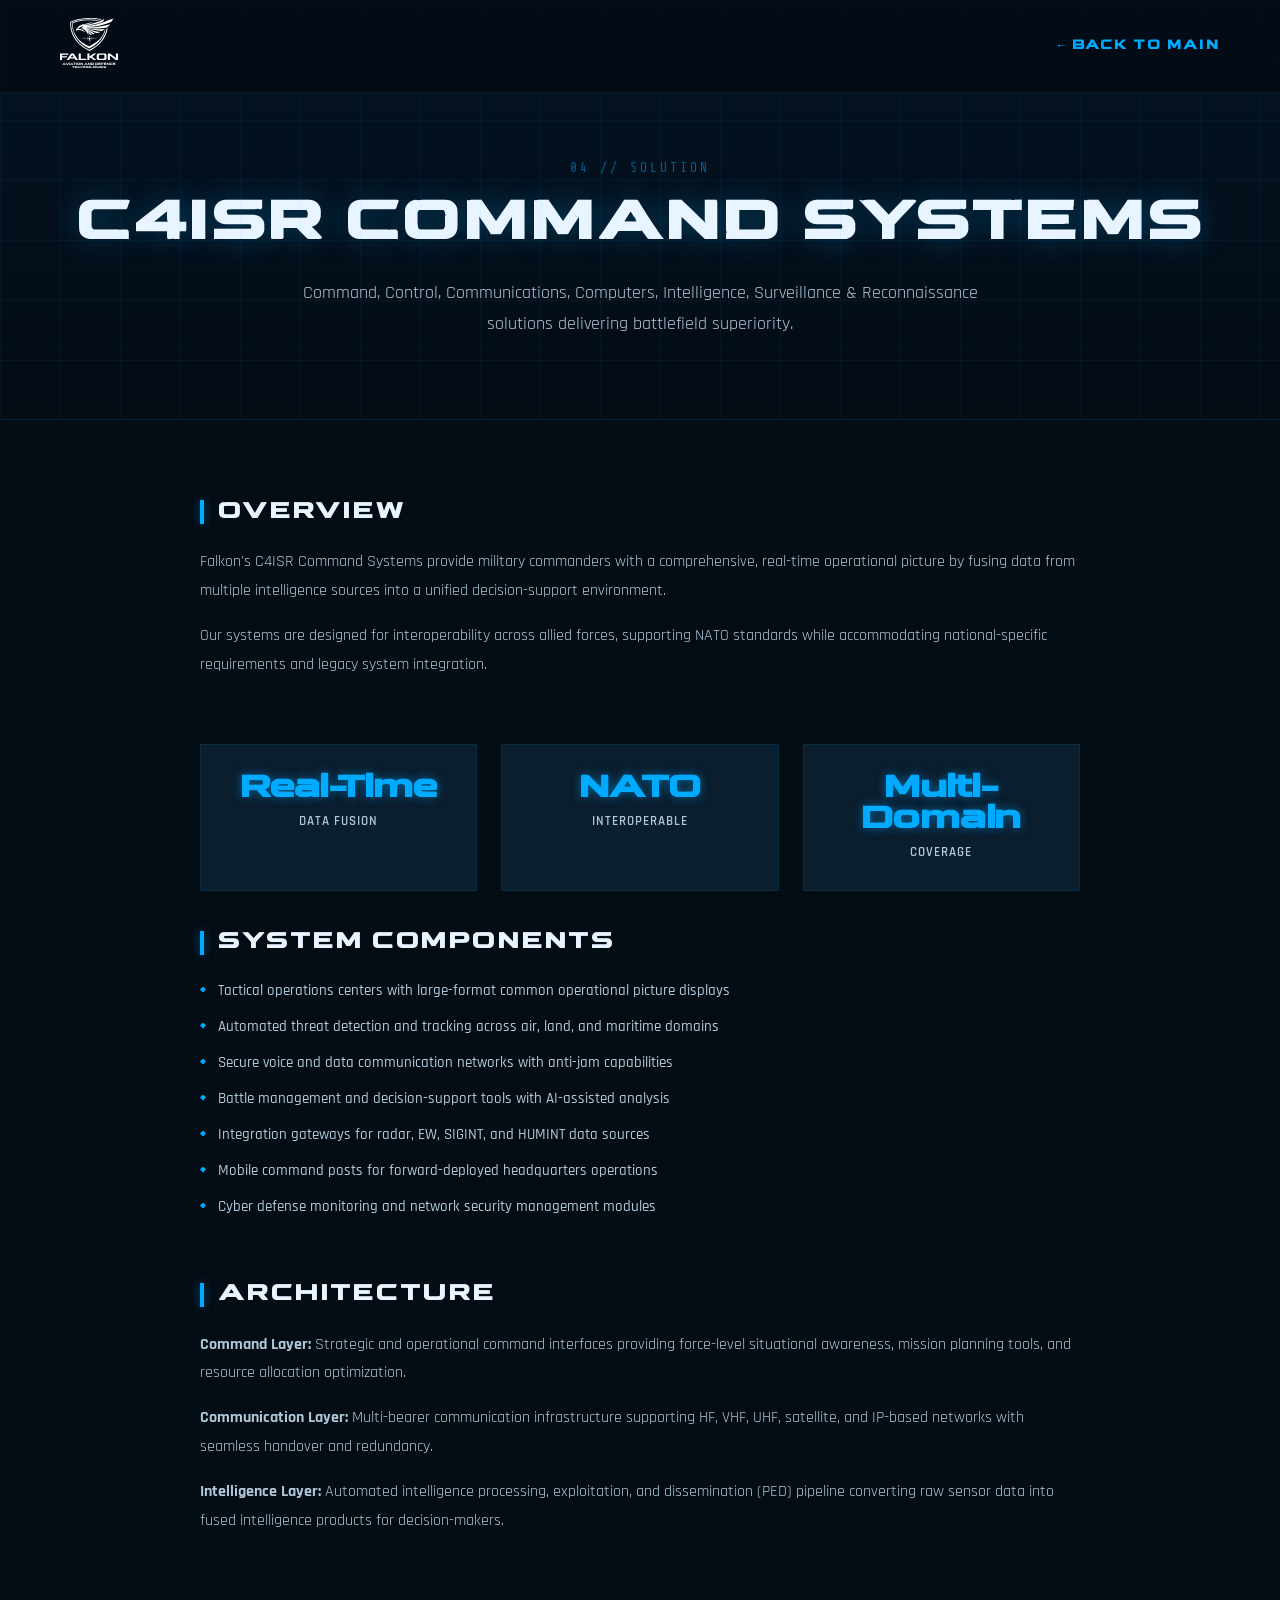
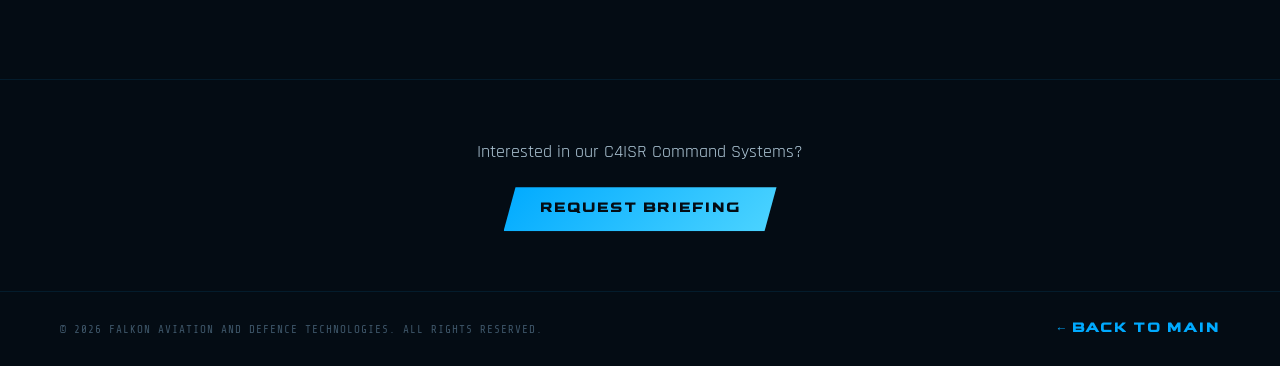
==== docs/c4isr.html @ 8b40f115 "feat: add 6 solution detail pages with back-to-main navigation, make sol-cards clickable links" ====
<!DOCTYPE html>
<html lang="en">
<head>
  <meta charset="UTF-8" />
  <meta name="viewport" content="width=device-width, initial-scale=1.0" />
  <title>C4ISR Command Systems — Falkon Aviation</title>
  <meta name="description" content="Command, Control, Communications, Computers, Intelligence, Surveillance & Reconnaissance solutions by Falkon Aviation and Defence Technologies.">
  <link rel="icon" type="image/svg+xml" href="assets/Logo_w.svg">
  <link rel="preconnect" href="https://fonts.googleapis.com">
  <link href="https://fonts.googleapis.com/css2?family=Rajdhani:wght@300;400;500;600;700&family=Share+Tech+Mono&display=swap" rel="stylesheet">
  <style>
    @font-face { font-family: 'FalkonFont'; src: url('assets/fonts/FalkonFont-Regular.woff2') format('woff2'), url('assets/fonts/FalkonFont-Regular.otf') format('opentype'); font-weight: normal; font-style: normal; font-display: swap; }
    *, *::before, *::after { box-sizing: border-box; margin: 0; padding: 0; }
    :root { --blue-core: #00aaff; --blue-bright: #4dd4ff; --blue-dim: #005f99; --steel: #b0c8d8; --white: #e8f4ff; --dark: #040c14; --dark2: #071520; --dark3: #0a1e2e; --glow-sm: 0 0 10px rgba(0,170,255,0.5); }
    html { scroll-behavior: smooth; }
    body { background: var(--dark); color: var(--white); font-family: 'Rajdhani', sans-serif; overflow-x: hidden; }
    .detail-nav { position: fixed; top: 0; left: 0; right: 0; z-index: 100; display: flex; align-items: center; padding: 18px 60px; background: rgba(4,12,20,0.85); backdrop-filter: blur(12px); border-bottom: 1px solid rgba(0,170,255,0.1); }
    .detail-nav .nav-logo img { height: 50px; width: auto; } .detail-nav .nav-logo { text-decoration: none; }
    .back-link { margin-left: auto; font-family: 'FalkonFont', monospace; font-size: 12px; font-weight: 600; letter-spacing: 2px; text-transform: uppercase; color: var(--blue-core); text-decoration: none; display: flex; align-items: center; gap: 8px; transition: all 0.3s; }
    .back-link:hover { color: var(--blue-bright); gap: 12px; }
    .page-hero { padding: 160px 60px 80px; text-align: center; background: linear-gradient(180deg, rgba(0,60,120,0.15) 0%, var(--dark) 100%); border-bottom: 1px solid rgba(0,170,255,0.1); position: relative; overflow: hidden; }
    .page-hero::before { content: ''; position: absolute; inset: 0; background-image: linear-gradient(rgba(0,170,255,0.06) 1px, transparent 1px), linear-gradient(90deg, rgba(0,170,255,0.06) 1px, transparent 1px); background-size: 60px 60px; pointer-events: none; }
    .page-hero .sol-number { font-family: 'Share Tech Mono', monospace; font-size: 13px; color: rgba(0,170,255,0.5); letter-spacing: 3px; margin-bottom: 16px; }
    .page-hero h1 { font-family: 'FalkonFont', monospace; font-size: clamp(32px, 5vw, 56px); font-weight: 700; letter-spacing: 4px; text-transform: uppercase; color: var(--white); text-shadow: 0 0 30px rgba(0,170,255,0.3); line-height: 1.2; margin-bottom: 20px; }
    .page-hero p { font-size: 18px; color: var(--steel); max-width: 700px; margin: 0 auto; line-height: 1.7; }
    .detail-content { max-width: 960px; margin: 0 auto; padding: 80px 40px; }
    .detail-section { margin-bottom: 64px; }
    .detail-section h2 { font-family: 'FalkonFont', monospace; font-size: 22px; font-weight: 700; letter-spacing: 3px; text-transform: uppercase; color: var(--white); margin-bottom: 24px; display: flex; align-items: center; gap: 14px; }
    .detail-section h2::before { content: ''; width: 4px; height: 24px; background: var(--blue-core); box-shadow: var(--glow-sm); flex-shrink: 0; }
    .detail-section p { font-size: 16px; color: var(--steel); line-height: 1.8; margin-bottom: 16px; }
    .detail-section ul { list-style: none; display: flex; flex-direction: column; gap: 12px; margin-top: 16px; }
    .detail-section ul li { display: flex; align-items: flex-start; gap: 12px; font-size: 15px; font-weight: 500; color: var(--steel); line-height: 1.6; }
    .detail-section ul li::before { content: ''; width: 6px; height: 6px; margin-top: 8px; background: var(--blue-core); box-shadow: 0 0 6px var(--blue-core); flex-shrink: 0; clip-path: polygon(50% 0%, 100% 50%, 50% 100%, 0% 50%); }
    .detail-stats { display: grid; grid-template-columns: repeat(3, 1fr); gap: 24px; margin: 40px 0; }
    .detail-stat { padding: 28px; border: 1px solid rgba(0,170,255,0.12); background: var(--dark3); text-align: center; }
    .detail-stat strong { display: block; font-family: 'FalkonFont', monospace; font-size: 32px; color: var(--blue-core); text-shadow: var(--glow-sm); margin-bottom: 6px; }
    .detail-stat span { font-size: 13px; font-weight: 600; letter-spacing: 1px; text-transform: uppercase; color: var(--steel); }
    .detail-cta { text-align: center; padding: 60px 40px; border-top: 1px solid rgba(0,170,255,0.1); }
    .detail-cta p { font-size: 18px; color: var(--steel); margin-bottom: 24px; }
    .btn-primary { display: inline-flex; align-items: center; gap: 10px; font-family: 'FalkonFont', monospace; font-size: 12px; font-weight: 600; letter-spacing: 2px; text-transform: uppercase; color: var(--dark); background: linear-gradient(135deg, var(--blue-core), var(--blue-bright)); padding: 16px 36px; text-decoration: none; clip-path: polygon(12px 0%, 100% 0%, calc(100% - 12px) 100%, 0% 100%); transition: all 0.3s; box-shadow: var(--glow-sm); }
    .btn-primary:hover { box-shadow: 0 0 20px rgba(0,170,255,0.6); transform: translateY(-2px); }
    .detail-footer { background: var(--dark); border-top: 1px solid rgba(0,170,255,0.1); padding: 30px 60px; display: flex; align-items: center; justify-content: space-between; }
    .detail-footer .copy { font-family: 'Share Tech Mono', monospace; font-size: 11px; color: rgba(120,160,190,0.5); letter-spacing: 1px; }
    @media (max-width: 768px) { .detail-nav { padding: 16px 24px; } .page-hero { padding: 130px 24px 60px; } .detail-content { padding: 50px 24px; } .detail-stats { grid-template-columns: 1fr; } .detail-footer { flex-direction: column; gap: 12px; text-align: center; } }
  </style>
</head>
<body>

<nav class="detail-nav">
  <a href="index.html" class="nav-logo"><img src="assets/Logo_w.svg" alt="Falkon Aviation"></a>
  <a href="index.html" class="back-link">← Back to Main</a>
</nav>

<section class="page-hero">
  <div class="sol-number">04 // SOLUTION</div>
  <h1>C4ISR Command Systems</h1>
  <p>Command, Control, Communications, Computers, Intelligence, Surveillance & Reconnaissance solutions delivering battlefield superiority.</p>
</section>

<div class="detail-content">
  <div class="detail-section">
    <h2>Overview</h2>
    <p>Falkon's C4ISR Command Systems provide military commanders with a comprehensive, real-time operational picture by fusing data from multiple intelligence sources into a unified decision-support environment.</p>
    <p>Our systems are designed for interoperability across allied forces, supporting NATO standards while accommodating national-specific requirements and legacy system integration.</p>
  </div>

  <div class="detail-stats">
    <div class="detail-stat"><strong>Real-Time</strong><span>Data Fusion</span></div>
    <div class="detail-stat"><strong>NATO</strong><span>Interoperable</span></div>
    <div class="detail-stat"><strong>Multi-Domain</strong><span>Coverage</span></div>
  </div>

  <div class="detail-section">
    <h2>System Components</h2>
    <ul>
      <li>Tactical operations centers with large-format common operational picture displays</li>
      <li>Automated threat detection and tracking across air, land, and maritime domains</li>
      <li>Secure voice and data communication networks with anti-jam capabilities</li>
      <li>Battle management and decision-support tools with AI-assisted analysis</li>
      <li>Integration gateways for radar, EW, SIGINT, and HUMINT data sources</li>
      <li>Mobile command posts for forward-deployed headquarters operations</li>
      <li>Cyber defense monitoring and network security management modules</li>
    </ul>
  </div>

  <div class="detail-section">
    <h2>Architecture</h2>
    <p><strong>Command Layer:</strong> Strategic and operational command interfaces providing force-level situational awareness, mission planning tools, and resource allocation optimization.</p>
    <p><strong>Communication Layer:</strong> Multi-bearer communication infrastructure supporting HF, VHF, UHF, satellite, and IP-based networks with seamless handover and redundancy.</p>
    <p><strong>Intelligence Layer:</strong> Automated intelligence processing, exploitation, and dissemination (PED) pipeline converting raw sensor data into fused intelligence products for decision-makers.</p>
  </div>
</div>

<div class="detail-cta">
  <p>Interested in our C4ISR Command Systems?</p>
  <a href="index.html#contact" class="btn-primary">Request Briefing</a>
</div>

<footer class="detail-footer">
  <span class="copy">© 2026 FALKON AVIATION AND DEFENCE TECHNOLOGIES. ALL RIGHTS RESERVED.</span>
  <a href="index.html" class="back-link">← Back to Main</a>
</footer>

</body>
</html>
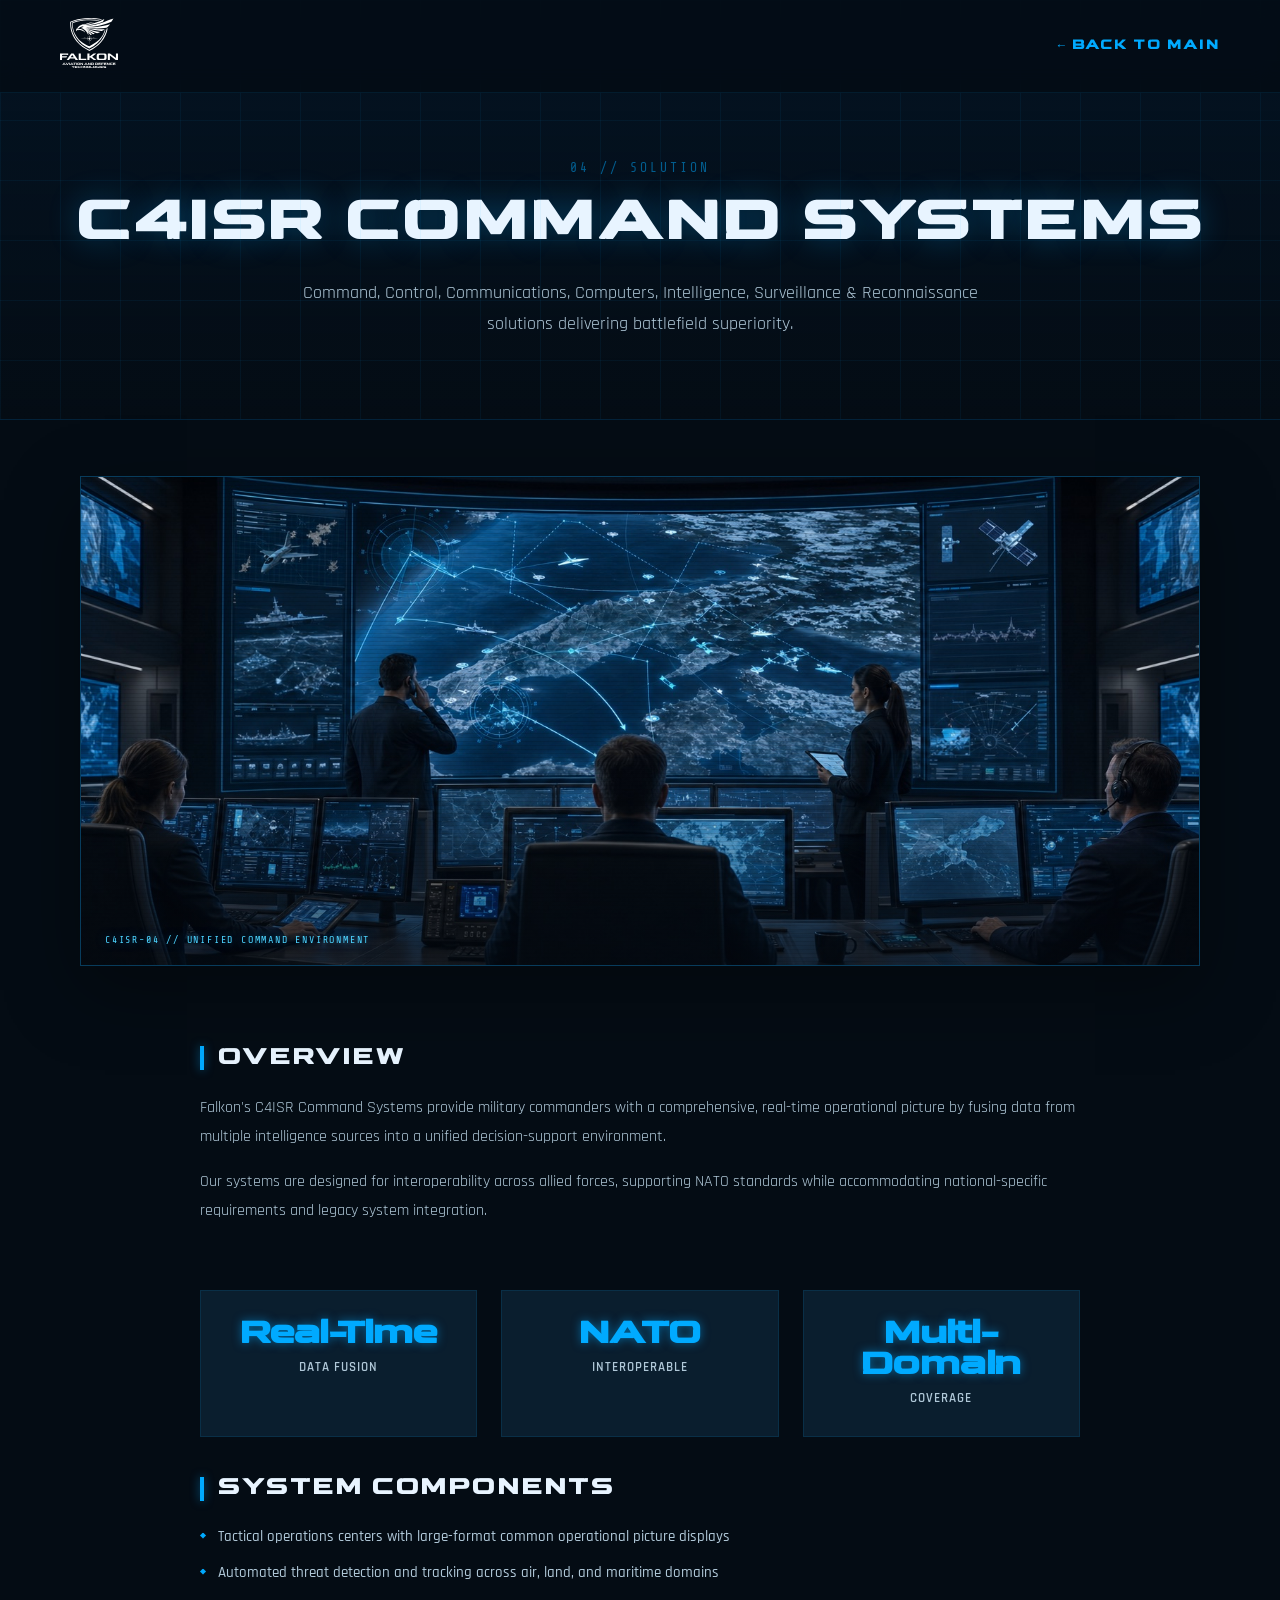
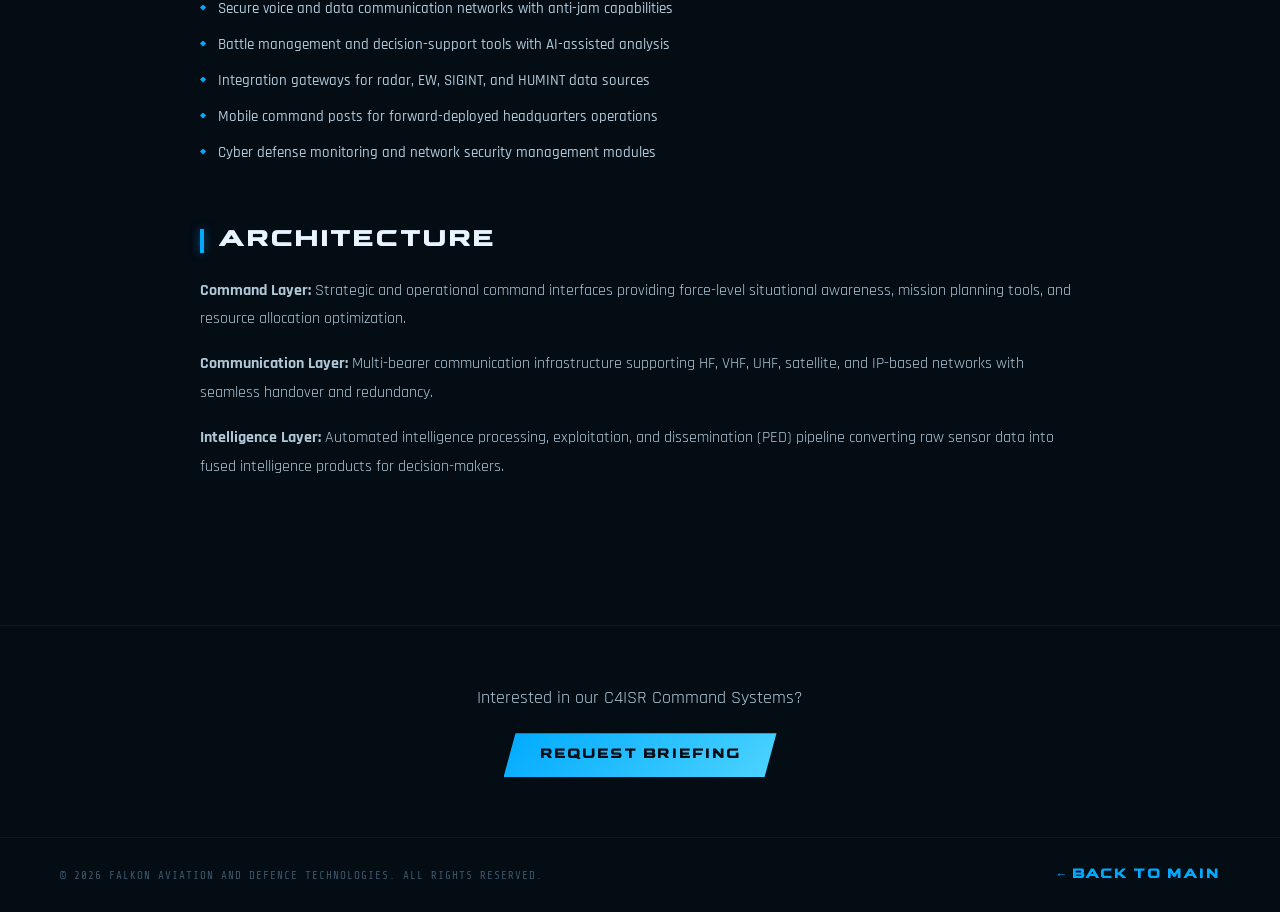
==== commit 6023c112: "feat: connect carousel links and detail imagery" ====
--- a/docs/c4isr.html
+++ b/docs/c4isr.html
@@ -23,6 +23,10 @@
     .page-hero .sol-number { font-family: 'Share Tech Mono', monospace; font-size: 13px; color: rgba(0,170,255,0.5); letter-spacing: 3px; margin-bottom: 16px; }
     .page-hero h1 { font-family: 'FalkonFont', monospace; font-size: clamp(32px, 5vw, 56px); font-weight: 700; letter-spacing: 4px; text-transform: uppercase; color: var(--white); text-shadow: 0 0 30px rgba(0,170,255,0.3); line-height: 1.2; margin-bottom: 20px; }
     .page-hero p { font-size: 18px; color: var(--steel); max-width: 700px; margin: 0 auto; line-height: 1.7; }
+    .detail-visual { position: relative; max-width: 1120px; aspect-ratio: 16 / 7; margin: 56px auto 0; overflow: hidden; border: 1px solid rgba(0,170,255,0.22); background: var(--dark3); box-shadow: 0 24px 70px rgba(0,0,0,0.35); }
+    .detail-visual img { width: 100%; height: 100%; object-fit: cover; display: block; }
+    .detail-visual::after { content: ''; position: absolute; inset: 0; pointer-events: none; background: linear-gradient(0deg, rgba(4,12,20,0.5), transparent 45%), repeating-linear-gradient(0deg, transparent, transparent 3px, rgba(0,0,0,0.1) 3px, rgba(0,0,0,0.1) 4px); }
+    .detail-visual figcaption { position: absolute; z-index: 2; left: 24px; bottom: 20px; font-family: 'Share Tech Mono', monospace; font-size: 10px; letter-spacing: 1.8px; text-transform: uppercase; color: var(--blue-bright); text-shadow: var(--glow-sm); }
     .detail-content { max-width: 960px; margin: 0 auto; padding: 80px 40px; }
     .detail-section { margin-bottom: 64px; }
     .detail-section h2 { font-family: 'FalkonFont', monospace; font-size: 22px; font-weight: 700; letter-spacing: 3px; text-transform: uppercase; color: var(--white); margin-bottom: 24px; display: flex; align-items: center; gap: 14px; }
@@ -41,7 +45,7 @@
     .btn-primary:hover { box-shadow: 0 0 20px rgba(0,170,255,0.6); transform: translateY(-2px); }
     .detail-footer { background: var(--dark); border-top: 1px solid rgba(0,170,255,0.1); padding: 30px 60px; display: flex; align-items: center; justify-content: space-between; }
     .detail-footer .copy { font-family: 'Share Tech Mono', monospace; font-size: 11px; color: rgba(120,160,190,0.5); letter-spacing: 1px; }
-    @media (max-width: 768px) { .detail-nav { padding: 16px 24px; } .page-hero { padding: 130px 24px 60px; } .detail-content { padding: 50px 24px; } .detail-stats { grid-template-columns: 1fr; } .detail-footer { flex-direction: column; gap: 12px; text-align: center; } }
+    @media (max-width: 768px) { .detail-nav { padding: 16px 24px; } .page-hero { padding: 130px 24px 60px; } .detail-visual { aspect-ratio: 16 / 10; margin: 32px 24px 0; } .detail-visual figcaption { left: 16px; bottom: 14px; } .detail-content { padding: 50px 24px; } .detail-stats { grid-template-columns: 1fr; } .detail-footer { flex-direction: column; gap: 12px; text-align: center; } }
   </style>
 </head>
 <body>
@@ -56,6 +60,11 @@
   <h1>C4ISR Command Systems</h1>
   <p>Command, Control, Communications, Computers, Intelligence, Surveillance & Reconnaissance solutions delivering battlefield superiority.</p>
 </section>
+
+<figure class="detail-visual">
+  <img src="assets/solutions/c4isr.jpg" alt="Operators monitoring a secure multi-domain command environment" width="1536" height="1024" decoding="async">
+  <figcaption>C4ISR-04 // Unified Command Environment</figcaption>
+</figure>
 
 <div class="detail-content">
   <div class="detail-section">
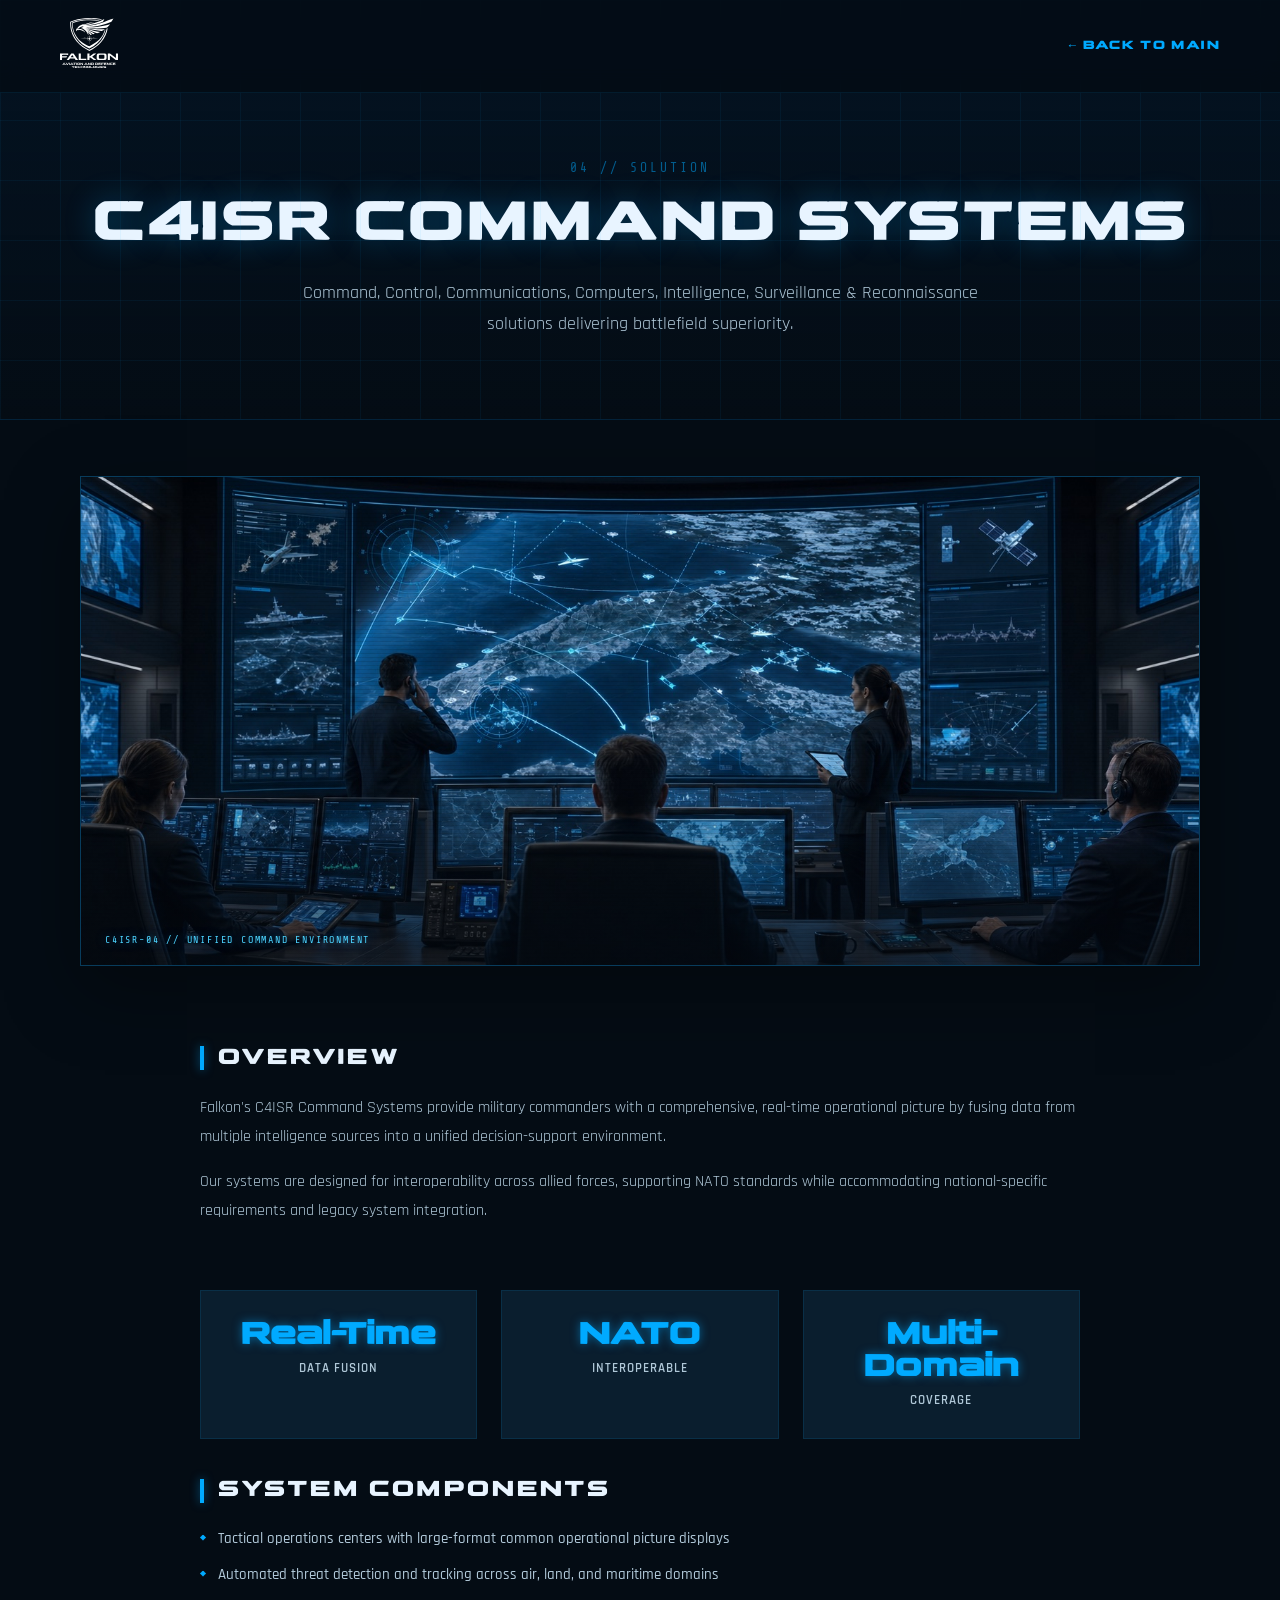
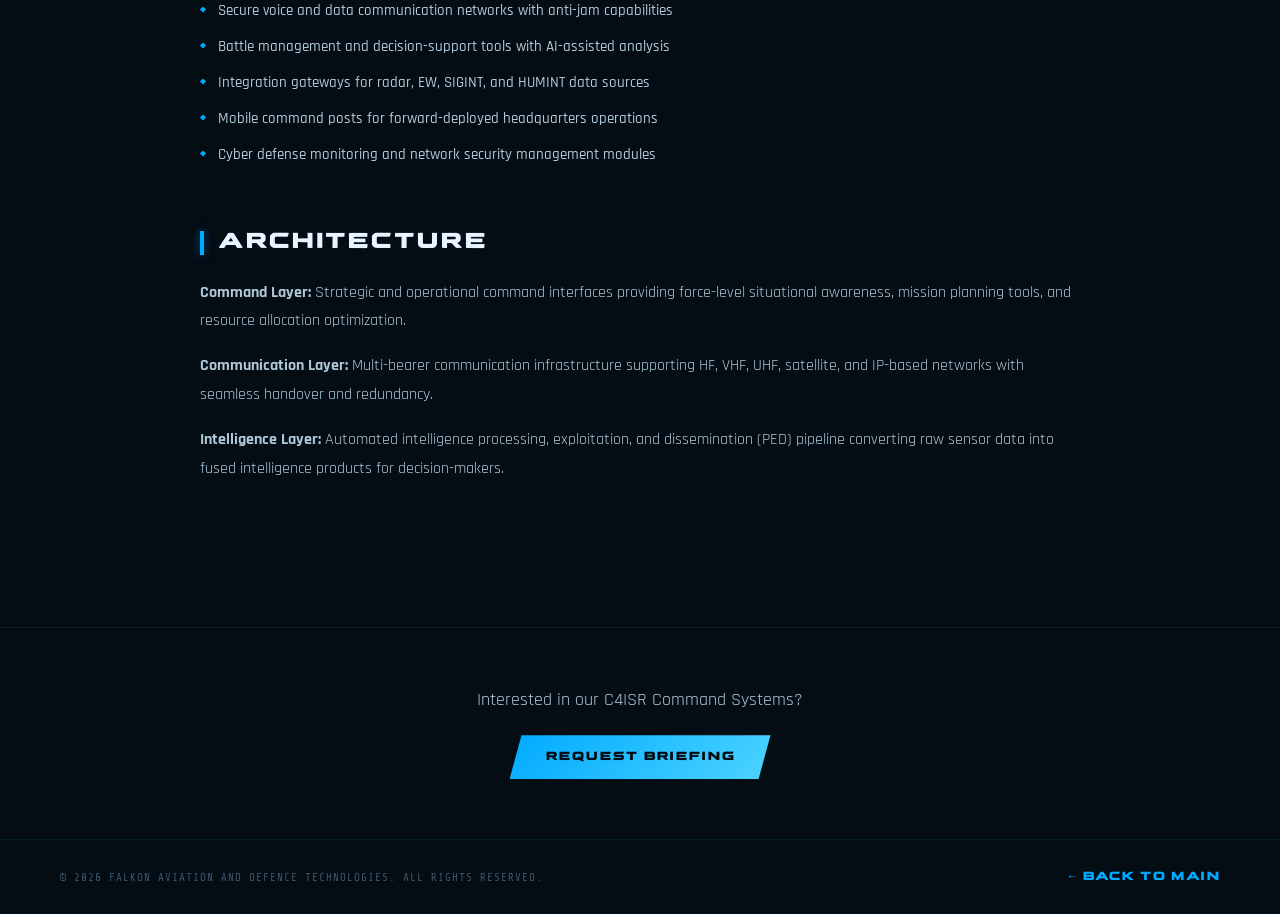
==== commit f775df66: "feat: update Falkon brand font" ====
--- a/docs/c4isr.html
+++ b/docs/c4isr.html
@@ -9,7 +9,7 @@
   <link rel="preconnect" href="https://fonts.googleapis.com">
   <link href="https://fonts.googleapis.com/css2?family=Rajdhani:wght@300;400;500;600;700&family=Share+Tech+Mono&display=swap" rel="stylesheet">
   <style>
-    @font-face { font-family: 'FalkonFont'; src: url('assets/fonts/FalkonFont-Regular.woff2') format('woff2'), url('assets/fonts/FalkonFont-Regular.otf') format('opentype'); font-weight: normal; font-style: normal; font-display: swap; }
+    @font-face { font-family: 'FalkonFont'; src: url('assets/fonts/FalkonFontv2-Regular.woff') format('woff'); font-weight: normal; font-style: normal; font-display: swap; }
     *, *::before, *::after { box-sizing: border-box; margin: 0; padding: 0; }
     :root { --blue-core: #00aaff; --blue-bright: #4dd4ff; --blue-dim: #005f99; --steel: #b0c8d8; --white: #e8f4ff; --dark: #040c14; --dark2: #071520; --dark3: #0a1e2e; --glow-sm: 0 0 10px rgba(0,170,255,0.5); }
     html { scroll-behavior: smooth; }
